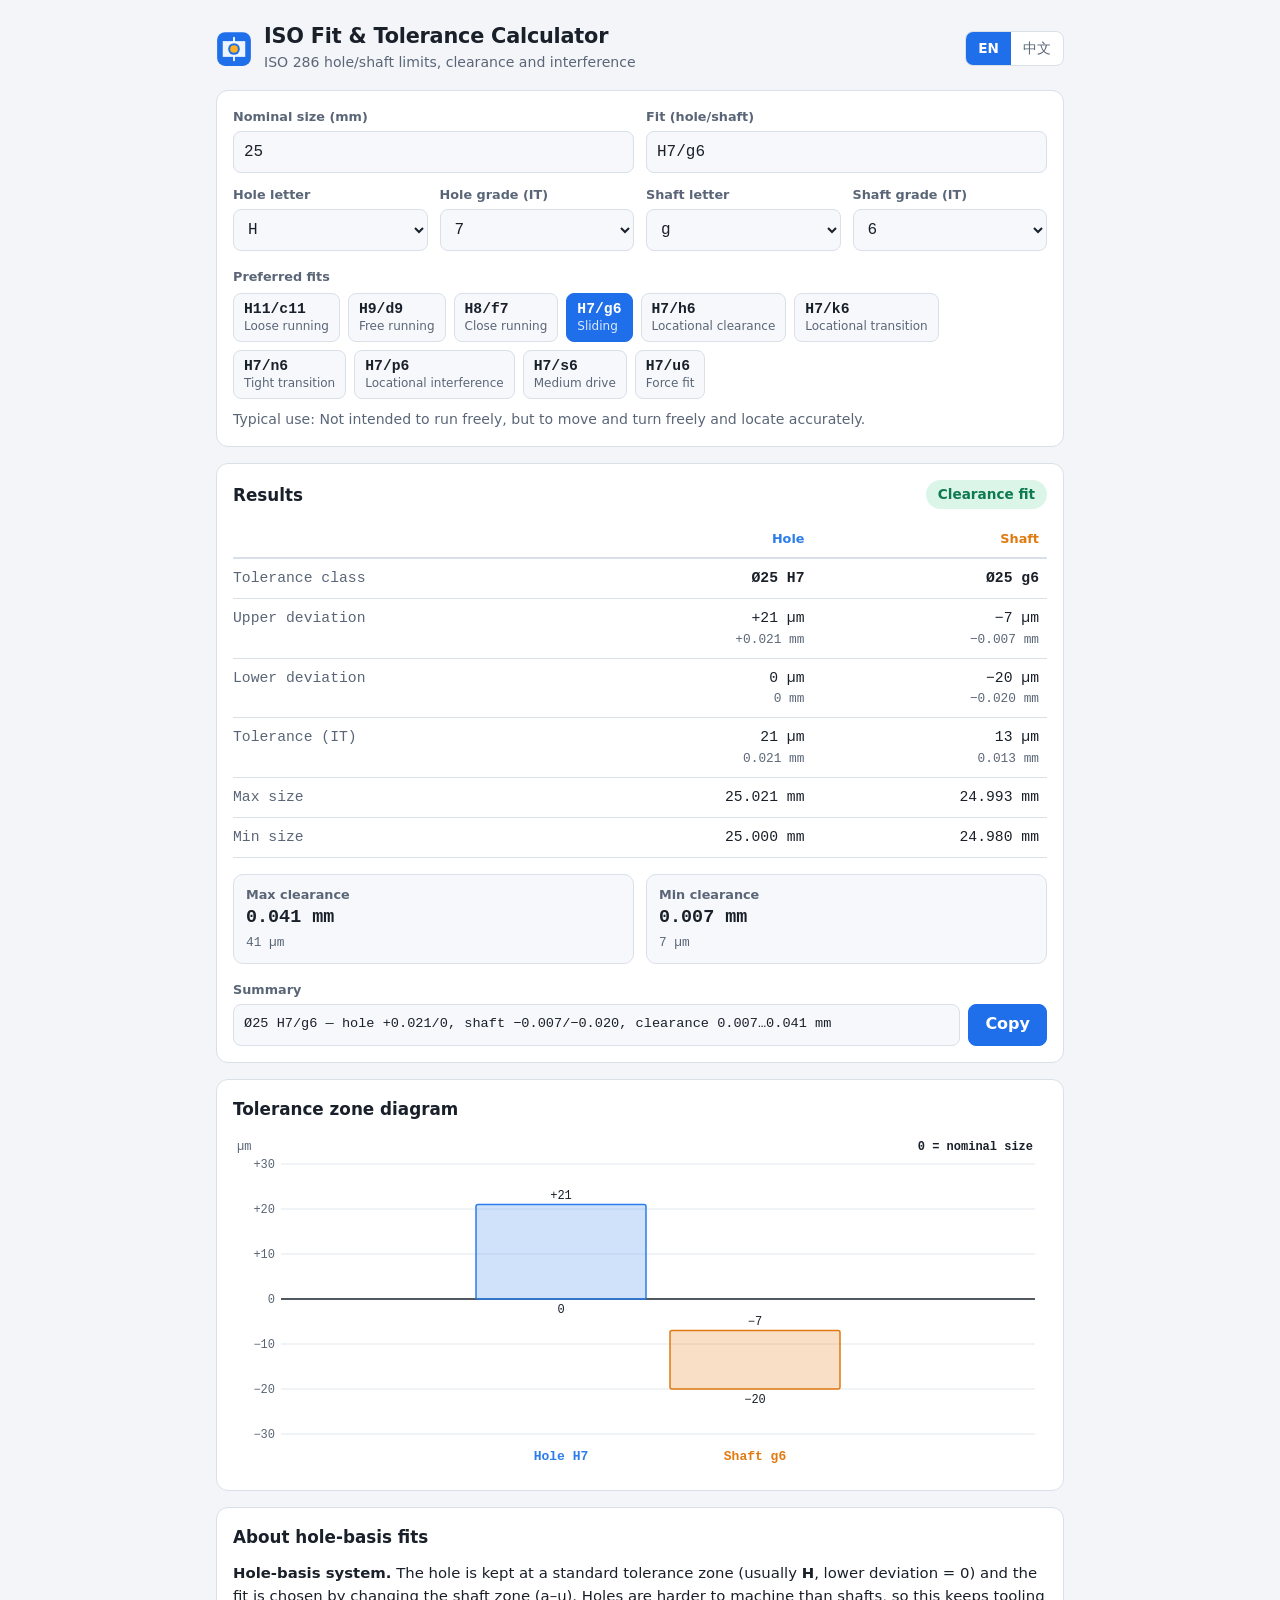
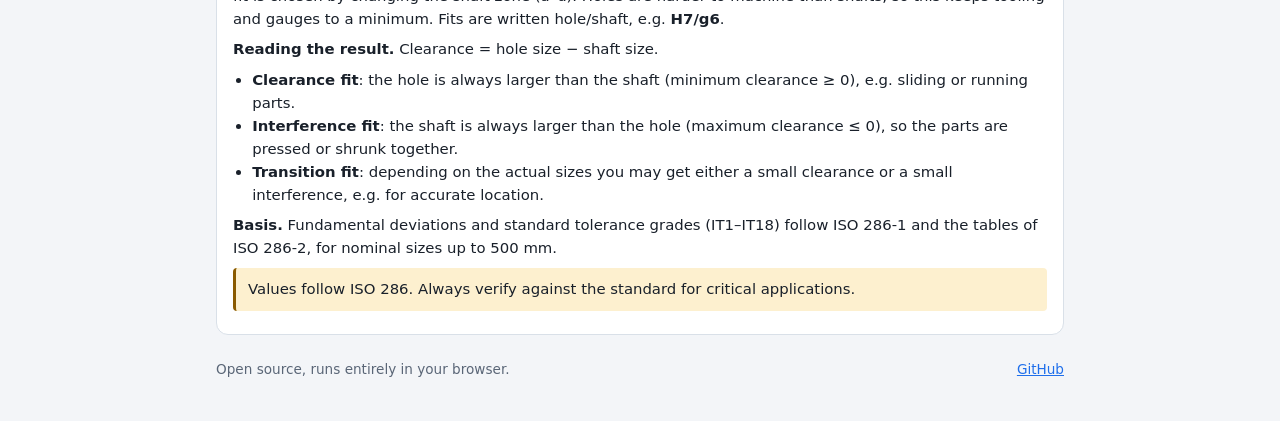
==== index.html @ 54475062 "Add ISO 286 fit calculator Calculation engine with ISO 286-1 tables (sizes up to 500 mm, letters a-u" ====
<!doctype html>
<html lang="en">
<head>
<meta charset="utf-8">
<meta name="viewport" content="width=device-width, initial-scale=1">
<title>ISO Fit &amp; Tolerance Calculator — Hole/Shaft Limits, Clearance, Interference</title>
<meta name="description" content="Free ISO 286 fit and tolerance calculator. Enter a nominal size and a fit such as H7/g6 to get hole and shaft limit deviations, max/min clearance or interference, and a tolerance zone diagram.">
<meta property="og:type" content="website">
<meta property="og:title" content="ISO Fit &amp; Tolerance Calculator — Hole/Shaft Limits, Clearance, Interference">
<meta property="og:description" content="ISO 286 hole/shaft limit deviations, clearance and interference, preferred fits and a tolerance zone diagram. Fast, free, works offline.">
<meta name="theme-color" content="#f5f7fa" media="(prefers-color-scheme: light)">
<meta name="theme-color" content="#12161c" media="(prefers-color-scheme: dark)">
<link rel="icon" href="favicon.svg" type="image/svg+xml">
<link rel="stylesheet" href="style.css">
<script type="module" src="app.js"></script>
</head>
<body>
<div class="wrap">
  <header class="top">
    <div class="brand">
      <svg class="logo" viewBox="0 0 32 32" aria-hidden="true"><use href="favicon.svg#g"/></svg>
      <div>
        <h1 data-i18n="h1">ISO Fit &amp; Tolerance Calculator</h1>
        <p class="sub" data-i18n="subtitle">ISO 286 hole/shaft limits, clearance and interference</p>
      </div>
    </div>
    <div class="lang" role="group" aria-label="Language">
      <button type="button" id="lang-en" data-lang="en" aria-pressed="true">EN</button>
      <button type="button" id="lang-zh" data-lang="zh" aria-pressed="false">中文</button>
    </div>
  </header>

  <main>
    <section class="card" aria-labelledby="inputs-h">
      <h2 id="inputs-h" class="visually-hidden" data-i18n="inputsTitle">Inputs</h2>
      <div class="grid-inputs">
        <div class="field">
          <label for="size" data-i18n="sizeLabel">Nominal size (mm)</label>
          <input id="size" type="number" inputmode="decimal" step="any" min="0" value="25" autocomplete="off">
          <div class="err" id="err-size" role="alert"></div>
        </div>
        <div class="field">
          <label for="fit" data-i18n="fitLabel">Fit (hole/shaft)</label>
          <input id="fit" type="text" value="H7/g6" autocomplete="off" autocapitalize="off" spellcheck="false" placeholder="H7/g6">
          <div class="err" id="err-fit" role="alert"></div>
        </div>
      </div>

      <div class="selects">
        <div class="field">
          <label for="hole-letter" data-i18n="holeLetter">Hole letter</label>
          <select id="hole-letter"></select>
        </div>
        <div class="field">
          <label for="hole-grade" data-i18n="holeGrade">Hole grade (IT)</label>
          <select id="hole-grade"></select>
        </div>
        <div class="field">
          <label for="shaft-letter" data-i18n="shaftLetter">Shaft letter</label>
          <select id="shaft-letter"></select>
        </div>
        <div class="field">
          <label for="shaft-grade" data-i18n="shaftGrade">Shaft grade (IT)</label>
          <select id="shaft-grade"></select>
        </div>
      </div>

      <div class="quick">
        <div class="quick-title" id="quick-h" data-i18n="quickTitle">Preferred fits</div>
        <div class="chips" id="chips" role="group" aria-labelledby="quick-h"></div>
        <p class="use" id="chip-use" aria-live="polite"></p>
      </div>
    </section>

    <section class="card" id="results" aria-labelledby="results-h" aria-live="polite">
      <div class="results-head">
        <h2 id="results-h" data-i18n="resultsTitle">Results</h2>
        <span class="badge" id="badge" hidden></span>
      </div>
      <div class="notice" id="notice" hidden></div>

      <div id="results-body">
        <div class="table-wrap">
          <table class="data">
            <thead>
              <tr>
                <th scope="col"></th>
                <th scope="col" data-i18n="hole">Hole</th>
                <th scope="col" data-i18n="shaft">Shaft</th>
              </tr>
            </thead>
            <tbody id="tbody"></tbody>
          </table>
        </div>

        <div class="clearances" id="clearances"></div>

        <div class="summary">
          <div class="summary-label" data-i18n="summaryTitle">Summary</div>
          <div class="summary-row">
            <code id="summary" class="summary-text"></code>
            <button type="button" id="copy" class="btn" data-i18n="copy">Copy</button>
          </div>
        </div>
      </div>
    </section>

    <section class="card" id="diagram-card" aria-labelledby="diagram-h">
      <h2 id="diagram-h" data-i18n="diagramTitle">Tolerance zone diagram</h2>
      <div id="diagram" class="diagram"></div>
    </section>

    <section class="card about" aria-labelledby="about-h">
      <h2 id="about-h" data-i18n="aboutTitle">About hole-basis fits</h2>
      <div id="about" data-i18n-html="aboutBody"></div>
      <p class="disclaimer" data-i18n="disclaimer">Values follow ISO 286. Always verify against the standard for critical applications.</p>
    </section>
  </main>

  <footer class="foot">
    <span data-i18n="footerText">Open source, runs entirely in your browser.</span>
    <a href="https://github.com/sihuihe33-prog/fit-calculator" target="_blank" rel="noopener" data-i18n="footerLink">GitHub</a>
  </footer>
</div>
</body>
</html>
---- style.css ----
:root {
  --bg: #f3f5f8;
  --surface: #ffffff;
  --surface-2: #f6f8fb;
  --text: #19202a;
  --muted: #5a6677;
  --border: #d9e0e8;
  --accent: #1f6feb;
  --accent-text: #ffffff;
  --focus: #1f6feb;
  --hole: #2b7de9;
  --hole-fill: rgba(43, 125, 233, .22);
  --shaft: #e07a10;
  --shaft-fill: rgba(224, 122, 16, .24);
  --grid: #e3e8ee;
  --clearance: #0e7a4f;
  --clearance-bg: #dcf5e9;
  --transition: #8a5a00;
  --transition-bg: #fdf0cf;
  --interference: #b4232c;
  --interference-bg: #fde3e4;
  --error: #b4232c;
  --mono: ui-monospace, "SF Mono", Menlo, Consolas, "Liberation Mono", monospace;
  --sans: system-ui, -apple-system, "Segoe UI", Roboto, "PingFang SC", "Microsoft YaHei", "Noto Sans CJK SC", "Helvetica Neue", Arial, sans-serif;
  color-scheme: light dark;
}

@media (prefers-color-scheme: dark) {
  :root {
    --bg: #12161c;
    --surface: #1a2029;
    --surface-2: #212833;
    --text: #e6ebf2;
    --muted: #9aa7b8;
    --border: #2d3644;
    --accent: #5b9bff;
    --accent-text: #0b1220;
    --focus: #7db0ff;
    --hole: #6aa8ff;
    --hole-fill: rgba(106, 168, 255, .25);
    --shaft: #ffa94d;
    --shaft-fill: rgba(255, 169, 77, .25);
    --grid: #29313d;
    --clearance: #5fdca0;
    --clearance-bg: #12362a;
    --transition: #ffd166;
    --transition-bg: #3a2e0e;
    --interference: #ff8a90;
    --interference-bg: #401a1d;
    --error: #ff8a90;
  }
}

* { box-sizing: border-box; }

html { -webkit-text-size-adjust: 100%; }

body {
  margin: 0;
  background: var(--bg);
  color: var(--text);
  font-family: var(--sans);
  font-size: 16px;
  line-height: 1.55;
}

.wrap {
  max-width: 880px;
  margin: 0 auto;
  padding: 16px;
}

.visually-hidden {
  position: absolute !important;
  width: 1px; height: 1px;
  overflow: hidden;
  clip: rect(0 0 0 0);
  white-space: nowrap;
}

/* header */
.top {
  display: flex;
  align-items: center;
  justify-content: space-between;
  gap: 12px;
  padding: 8px 0 16px;
}
.brand { display: flex; align-items: center; gap: 12px; min-width: 0; }
.logo { width: 36px; height: 36px; flex: none; }
h1 { margin: 0; font-size: 1.3rem; line-height: 1.25; letter-spacing: -.01em; }
.sub { margin: 2px 0 0; color: var(--muted); font-size: .88rem; }

.lang {
  display: inline-flex;
  border: 1px solid var(--border);
  border-radius: 8px;
  overflow: hidden;
  background: var(--surface);
  flex: none;
}
.lang button {
  font: inherit;
  font-size: .85rem;
  padding: 6px 12px;
  border: 0;
  background: transparent;
  color: var(--muted);
  cursor: pointer;
}
.lang button[aria-pressed="true"] { background: var(--accent); color: var(--accent-text); font-weight: 600; }

/* cards */
.card {
  background: var(--surface);
  border: 1px solid var(--border);
  border-radius: 12px;
  padding: 16px;
  margin-bottom: 16px;
}
.card h2 { margin: 0 0 12px; font-size: 1.05rem; }

/* forms */
.grid-inputs { display: grid; grid-template-columns: 1fr 1fr; gap: 12px; }
.selects { display: grid; grid-template-columns: repeat(4, 1fr); gap: 12px; margin-top: 12px; }
.field { min-width: 0; }
label { display: block; font-size: .8rem; color: var(--muted); margin-bottom: 4px; font-weight: 600; }

input, select, .btn {
  font: inherit;
  color: var(--text);
}
input[type="number"], input[type="text"], select {
  width: 100%;
  min-height: 42px;
  padding: 8px 10px;
  background: var(--surface-2);
  border: 1px solid var(--border);
  border-radius: 8px;
  font-family: var(--mono);
  font-variant-numeric: tabular-nums;
  font-size: 1rem;
}
input[aria-invalid="true"] { border-color: var(--error); }
.err { min-height: 0; color: var(--error); font-size: .82rem; margin-top: 4px; }
.err:empty { display: none; }

:focus-visible { outline: 2px solid var(--focus); outline-offset: 2px; }

/* quick picks */
.quick { margin-top: 16px; }
.quick-title { font-size: .8rem; color: var(--muted); font-weight: 600; margin-bottom: 6px; }
.chips { display: flex; flex-wrap: wrap; gap: 8px; }
.chip {
  font: inherit;
  font-size: .82rem;
  display: inline-flex;
  flex-direction: column;
  align-items: flex-start;
  gap: 0;
  padding: 6px 10px;
  line-height: 1.3;
  border: 1px solid var(--border);
  border-radius: 8px;
  background: var(--surface-2);
  color: var(--text);
  cursor: pointer;
  text-align: left;
}
.chip b { font-family: var(--mono); font-size: .92rem; }
.chip span { color: var(--muted); font-size: .75rem; }
.chip:hover { border-color: var(--accent); }
.chip[aria-pressed="true"] { background: var(--accent); border-color: var(--accent); color: var(--accent-text); }
.chip[aria-pressed="true"] span { color: inherit; opacity: .85; }
.use { margin: 10px 0 0; color: var(--muted); font-size: .88rem; min-height: 1.4em; }
.use:empty { display: none; }

/* results */
.results-head { display: flex; align-items: center; justify-content: space-between; gap: 12px; margin-bottom: 12px; }
.results-head h2 { margin: 0; }
.badge {
  font-size: .85rem;
  font-weight: 700;
  padding: 4px 12px;
  border-radius: 999px;
  white-space: nowrap;
}
.badge.clearance { color: var(--clearance); background: var(--clearance-bg); }
.badge.transition { color: var(--transition); background: var(--transition-bg); }
.badge.interference { color: var(--interference); background: var(--interference-bg); }

.notice {
  color: var(--error);
  background: var(--interference-bg);
  border-radius: 8px;
  padding: 10px 12px;
  font-size: .92rem;
}

.table-wrap { overflow-x: auto; }
table.data { width: 100%; border-collapse: collapse; font-size: .92rem; }
table.data th, table.data td { padding: 8px 8px; border-bottom: 1px solid var(--border); text-align: right; vertical-align: top; }
table.data th:first-child, table.data td:first-child { text-align: left; color: var(--muted); font-weight: 500; padding-left: 0; }
table.data thead th { font-size: .8rem; color: var(--muted); border-bottom: 2px solid var(--border); }
table.data thead th[data-i18n="hole"] { color: var(--hole); }
table.data thead th[data-i18n="shaft"] { color: var(--shaft); }
table.data td { font-family: var(--mono); font-variant-numeric: tabular-nums; }
table.data td .sub-v { display: block; color: var(--muted); font-size: .8rem; }
table.data td.code { font-weight: 700; }

.clearances { display: grid; grid-template-columns: 1fr 1fr; gap: 12px; margin-top: 16px; }
.metric {
  background: var(--surface-2);
  border: 1px solid var(--border);
  border-radius: 10px;
  padding: 10px 12px;
}
.metric .m-label { font-size: .8rem; color: var(--muted); font-weight: 600; }
.metric .m-val { font-family: var(--mono); font-variant-numeric: tabular-nums; font-size: 1.15rem; font-weight: 700; }
.metric .m-um { font-family: var(--mono); color: var(--muted); font-size: .8rem; }

.summary { margin-top: 16px; }
.summary-label { font-size: .8rem; color: var(--muted); font-weight: 600; margin-bottom: 4px; }
.summary-row { display: flex; gap: 8px; align-items: stretch; }
.summary-text {
  flex: 1;
  min-width: 0;
  background: var(--surface-2);
  border: 1px solid var(--border);
  border-radius: 8px;
  padding: 8px 10px;
  font-family: var(--mono);
  font-size: .85rem;
  overflow-wrap: anywhere;
  user-select: all;
}
.btn {
  flex: none;
  padding: 0 16px;
  min-height: 42px;
  border: 1px solid var(--accent);
  background: var(--accent);
  color: var(--accent-text);
  border-radius: 8px;
  font-weight: 600;
  cursor: pointer;
}
.btn:hover { filter: brightness(1.08); }

/* diagram */
.diagram { width: 100%; }
.diagram svg { display: block; width: 100%; height: auto; }
.diagram .grid { stroke: var(--grid); stroke-width: 1; }
.diagram .zero { stroke: var(--text); stroke-width: 1.5; }
.diagram .z-hole { fill: var(--hole-fill); stroke: var(--hole); stroke-width: 1.5; }
.diagram .z-shaft { fill: var(--shaft-fill); stroke: var(--shaft); stroke-width: 1.5; }
.diagram text { font-family: var(--mono); font-size: 12px; fill: var(--muted); }
.diagram .halo { paint-order: stroke; stroke: var(--surface); stroke-width: 3px; stroke-linejoin: round; }
.diagram .t-zero { fill: var(--text); font-weight: 700; }
.diagram .t-hole { fill: var(--hole); font-weight: 700; font-size: 13px; }
.diagram .t-shaft { fill: var(--shaft); font-weight: 700; font-size: 13px; }
.diagram .t-dev { fill: var(--text); }
.diagram .empty { color: var(--muted); font-size: .9rem; padding: 24px 0; text-align: center; }

/* about */
.about p, .about li { font-size: .93rem; }
.about ul { padding-left: 1.2em; margin: .4em 0; }
.about p { margin: .5em 0; }
.disclaimer {
  margin-top: 14px;
  padding: 10px 12px;
  border-left: 3px solid var(--transition);
  background: var(--transition-bg);
  border-radius: 4px;
  font-size: .88rem;
}

.foot {
  display: flex;
  flex-wrap: wrap;
  gap: 8px 16px;
  justify-content: space-between;
  color: var(--muted);
  font-size: .85rem;
  padding: 8px 0 24px;
}
.foot a { color: var(--accent); }

@media (max-width: 640px) {
  .selects { grid-template-columns: 1fr 1fr; }
  .grid-inputs { grid-template-columns: 1fr; }
  h1 { font-size: 1.1rem; }
  .sub { display: none; }
  .logo { width: 30px; height: 30px; }
  .clearances { grid-template-columns: 1fr; }
  table.data { font-size: .85rem; }
  table.data th, table.data td { padding: 7px 4px; }
  .summary-row { flex-direction: column; }
  .btn { min-height: 40px; }
}
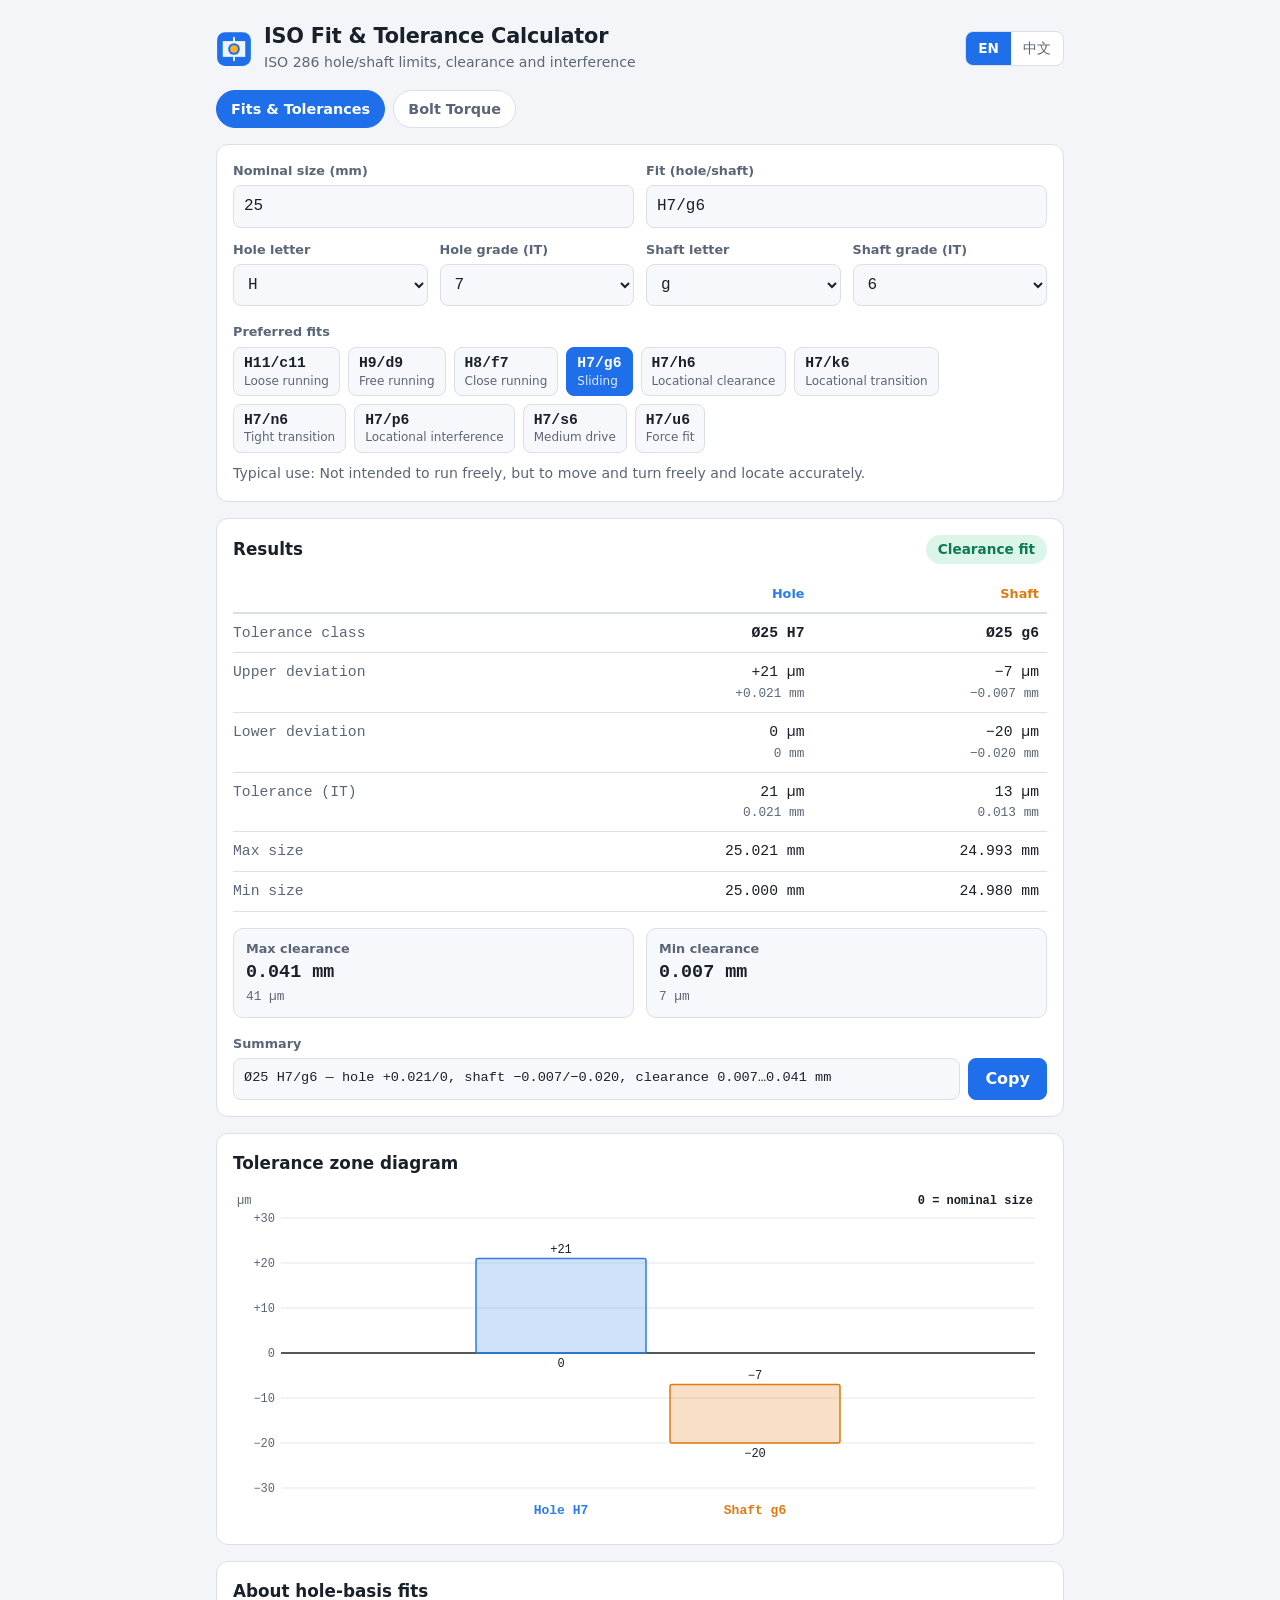
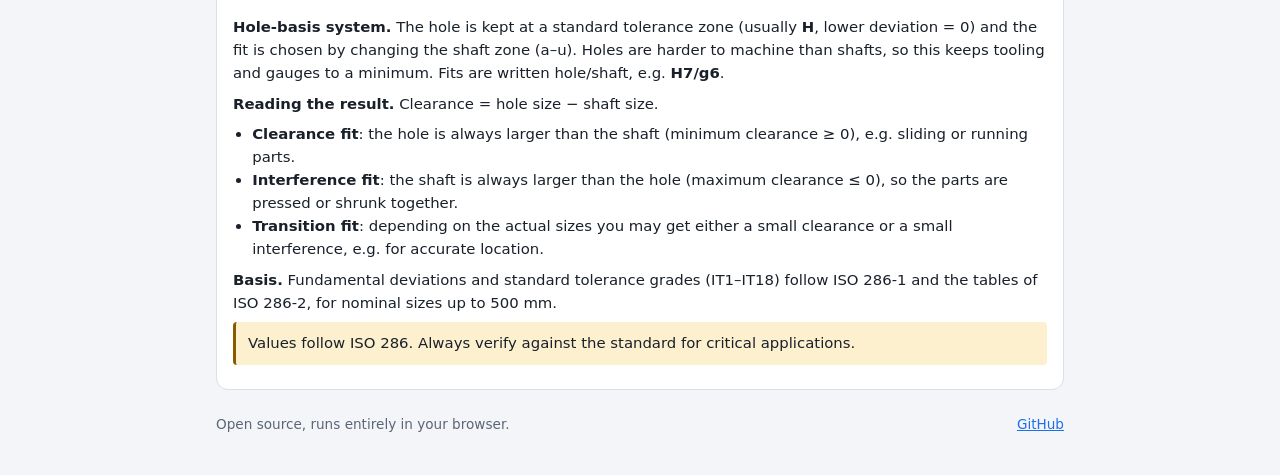
==== commit e2fe06f2: "Add bolt tightening torque calculator VDI 2230 based preload and torque engine (M3-M36 coarse, class" ====
--- a/index.html
+++ b/index.html
@@ -29,6 +29,11 @@
       <button type="button" id="lang-zh" data-lang="zh" aria-pressed="false">中文</button>
     </div>
   </header>
+
+  <nav class="nav" aria-label="Pages">
+    <a href="index.html" aria-current="page" data-i18n="navFits">Fits &amp; Tolerances</a>
+    <a href="bolt.html" data-i18n="navBolt">Bolt Torque</a>
+  </nav>
 
   <main>
     <section class="card" aria-labelledby="inputs-h">
--- a/style.css
+++ b/style.css
@@ -298,3 +298,75 @@
   .summary-row { flex-direction: column; }
   .btn { min-height: 40px; }
 }
+
+/* ---- site nav ---- */
+.nav { display: flex; gap: 8px; margin: 0 0 16px; flex-wrap: wrap; }
+.nav a {
+  padding: 7px 14px;
+  border: 1px solid var(--border);
+  border-radius: 999px;
+  background: var(--surface);
+  color: var(--muted);
+  font-size: .9rem;
+  font-weight: 600;
+  text-decoration: none;
+}
+.nav a:hover { border-color: var(--accent); color: var(--text); }
+.nav a[aria-current="page"] { background: var(--accent); border-color: var(--accent); color: var(--accent-text); }
+
+/* ---- bolt torque page ---- */
+:root {
+  --seg-pitch: #0e7a4f;
+  --seg-thread: #e07a10;
+  --seg-head: #2b7de9;
+}
+@media (prefers-color-scheme: dark) {
+  :root { --seg-pitch: #5fdca0; --seg-thread: #ffa94d; --seg-head: #6aa8ff; }
+}
+.bolt-inputs { display: grid; grid-template-columns: repeat(4, 1fr); gap: 12px; }
+.bolt-friction { display: grid; grid-template-columns: 2fr 1fr 1fr 1fr; gap: 12px; margin-top: 12px; }
+.hint { color: var(--muted); font-size: .8rem; margin: 6px 0 0; }
+.big-row { display: grid; grid-template-columns: 1fr 1fr; gap: 12px; }
+.big {
+  background: var(--surface-2);
+  border: 1px solid var(--border);
+  border-radius: 12px;
+  padding: 14px 16px;
+}
+.big .m-label { font-size: .85rem; color: var(--muted); font-weight: 600; }
+.big .big-val { font-family: var(--mono); font-variant-numeric: tabular-nums; font-size: 2rem; font-weight: 700; line-height: 1.2; }
+.big .big-val small { font-size: .95rem; font-weight: 600; color: var(--muted); margin-left: 4px; }
+.sec-grid { display: grid; grid-template-columns: repeat(5, 1fr); gap: 12px; margin-top: 12px; }
+.sec-grid .metric .m-val { font-size: 1rem; }
+.breakdown { margin-top: 20px; }
+.breakdown h3, .ref-title { margin: 0 0 8px; font-size: .95rem; }
+.stack { display: flex; height: 28px; border-radius: 8px; overflow: hidden; border: 1px solid var(--border); background: var(--surface-2); }
+.stack > span { display: block; min-width: 0; }
+.seg-pitch { background: var(--seg-pitch); }
+.seg-thread { background: var(--seg-thread); }
+.seg-head { background: var(--seg-head); }
+.legend { list-style: none; margin: 10px 0 0; padding: 0; display: flex; flex-wrap: wrap; gap: 6px 16px; font-size: .88rem; }
+.legend li { display: flex; align-items: center; gap: 6px; }
+.legend i { width: 12px; height: 12px; border-radius: 3px; flex: none; }
+.legend b { font-family: var(--mono); font-variant-numeric: tabular-nums; }
+.ref-wrap { overflow-x: auto; max-height: 420px; overflow-y: auto; }
+table.ref { width: 100%; border-collapse: collapse; font-size: .92rem; }
+table.ref th, table.ref td { padding: 7px 8px; border-bottom: 1px solid var(--border); text-align: right; font-variant-numeric: tabular-nums; }
+table.ref th:first-child, table.ref td:first-child { text-align: left; }
+table.ref thead th { position: sticky; top: 0; background: var(--surface); font-size: .8rem; color: var(--muted); border-bottom: 2px solid var(--border); }
+table.ref td { font-family: var(--mono); }
+table.ref tbody tr { cursor: pointer; }
+table.ref tbody tr:hover { background: var(--surface-2); }
+table.ref tbody tr.sel { background: var(--accent); color: var(--accent-text); font-weight: 700; }
+table.ref tbody tr.sel td { border-color: var(--accent); }
+.about h3 { font-size: .95rem; margin: 1em 0 .2em; }
+.about code { font-family: var(--mono); font-size: .88em; background: var(--surface-2); padding: 1px 5px; border-radius: 4px; overflow-wrap: anywhere; }
+
+@media (max-width: 640px) {
+  .bolt-inputs { grid-template-columns: 1fr 1fr; }
+  .bolt-friction { grid-template-columns: 1fr 1fr; }
+  .bolt-friction .field:first-child { grid-column: 1 / -1; }
+  .sec-grid { grid-template-columns: 1fr 1fr; }
+  .big .big-val { font-size: 1.6rem; }
+  .big { padding: 12px; }
+}
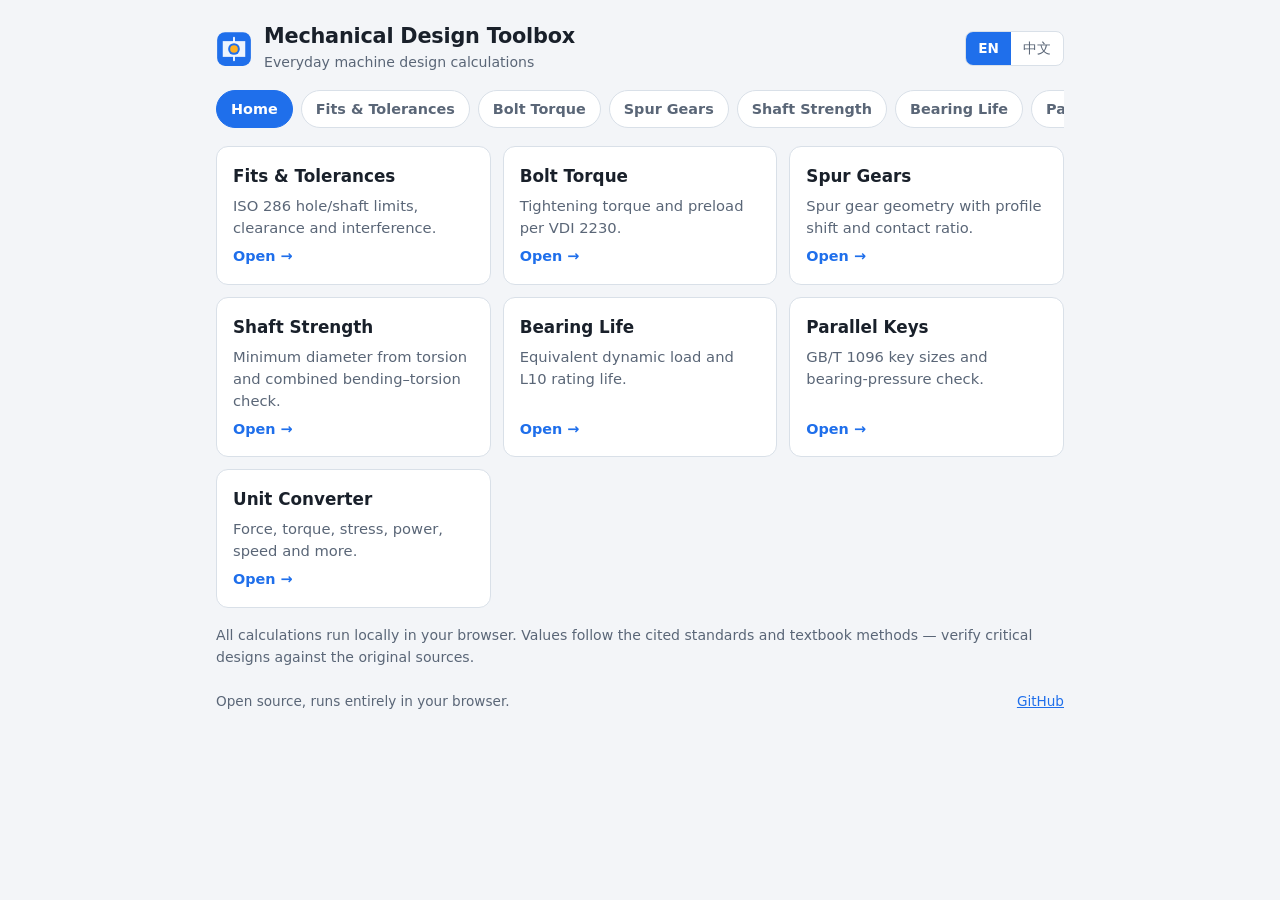
==== commit f6c899a5: "Restructure site as a mechanical design toolbox Shared site.js (tool registry, language, nav), new h" ====
--- a/index.html
+++ b/index.html
@@ -3,25 +3,42 @@
 <head>
 <meta charset="utf-8">
 <meta name="viewport" content="width=device-width, initial-scale=1">
-<title>ISO Fit &amp; Tolerance Calculator — Hole/Shaft Limits, Clearance, Interference</title>
-<meta name="description" content="Free ISO 286 fit and tolerance calculator. Enter a nominal size and a fit such as H7/g6 to get hole and shaft limit deviations, max/min clearance or interference, and a tolerance zone diagram.">
+<script>
+  // 旧版首页就是公差计算器：带 #d=…&fit=… 的旧分享链接直接跳到新地址
+  if (/(^#|&)(d|fit)=/.test(location.hash)) location.replace('fit.html' + location.hash);
+</script>
+<title>Mechanical Design Toolbox — Fits, Bolt Torque, Gears, Shafts, Bearings, Keys</title>
+<meta name="description" content="Free mechanical design calculators: ISO 286 fits and tolerances, bolt tightening torque (VDI 2230), spur gear geometry, shaft strength, bearing life, parallel keys and engineering unit conversion.">
 <meta property="og:type" content="website">
-<meta property="og:title" content="ISO Fit &amp; Tolerance Calculator — Hole/Shaft Limits, Clearance, Interference">
-<meta property="og:description" content="ISO 286 hole/shaft limit deviations, clearance and interference, preferred fits and a tolerance zone diagram. Fast, free, works offline.">
+<meta property="og:title" content="Mechanical Design Toolbox">
+<meta property="og:description" content="Fits and tolerances, bolt torque, gears, shafts, bearings, keys and unit conversion. Fast, free, runs in your browser.">
 <meta name="theme-color" content="#f5f7fa" media="(prefers-color-scheme: light)">
 <meta name="theme-color" content="#12161c" media="(prefers-color-scheme: dark)">
 <link rel="icon" href="favicon.svg" type="image/svg+xml">
 <link rel="stylesheet" href="style.css">
-<script type="module" src="app.js"></script>
+<script>
+  // 中文用户：在首次绘制前先隐藏页面，等脚本把文字换成中文后再显示，避免先闪一下英文
+  (function () {
+    var l = null;
+    try { l = localStorage.getItem('fitcalc-lang'); } catch (e) {}
+    if (!l) l = (navigator.language || '').toLowerCase().indexOf('zh') === 0 ? 'zh' : 'en';
+    if (l === 'zh') {
+      var h = document.documentElement;
+      h.classList.add('i18n-pending');
+      setTimeout(function () { h.classList.remove('i18n-pending'); }, 1500);
+    }
+  })();
+</script>
+<script type="module" src="home.js"></script>
 </head>
-<body>
+<body data-tool="home">
 <div class="wrap">
   <header class="top">
     <div class="brand">
       <svg class="logo" viewBox="0 0 32 32" aria-hidden="true"><use href="favicon.svg#g"/></svg>
       <div>
-        <h1 data-i18n="h1">ISO Fit &amp; Tolerance Calculator</h1>
-        <p class="sub" data-i18n="subtitle">ISO 286 hole/shaft limits, clearance and interference</p>
+        <h1 data-i18n="h1">Mechanical Design Toolbox</h1>
+        <p class="sub" data-i18n="subtitle">Everyday machine design calculations</p>
       </div>
     </div>
     <div class="lang" role="group" aria-label="Language">
@@ -30,101 +47,16 @@
     </div>
   </header>
 
-  <nav class="nav" aria-label="Pages">
-    <a href="index.html" aria-current="page" data-i18n="navFits">Fits &amp; Tolerances</a>
-    <a href="bolt.html" data-i18n="navBolt">Bolt Torque</a>
-  </nav>
+  <nav class="nav" id="site-nav" aria-label="Tools"></nav>
 
   <main>
-    <section class="card" aria-labelledby="inputs-h">
-      <h2 id="inputs-h" class="visually-hidden" data-i18n="inputsTitle">Inputs</h2>
-      <div class="grid-inputs">
-        <div class="field">
-          <label for="size" data-i18n="sizeLabel">Nominal size (mm)</label>
-          <input id="size" type="number" inputmode="decimal" step="any" min="0" value="25" autocomplete="off">
-          <div class="err" id="err-size" role="alert"></div>
-        </div>
-        <div class="field">
-          <label for="fit" data-i18n="fitLabel">Fit (hole/shaft)</label>
-          <input id="fit" type="text" value="H7/g6" autocomplete="off" autocapitalize="off" spellcheck="false" placeholder="H7/g6">
-          <div class="err" id="err-fit" role="alert"></div>
-        </div>
-      </div>
-
-      <div class="selects">
-        <div class="field">
-          <label for="hole-letter" data-i18n="holeLetter">Hole letter</label>
-          <select id="hole-letter"></select>
-        </div>
-        <div class="field">
-          <label for="hole-grade" data-i18n="holeGrade">Hole grade (IT)</label>
-          <select id="hole-grade"></select>
-        </div>
-        <div class="field">
-          <label for="shaft-letter" data-i18n="shaftLetter">Shaft letter</label>
-          <select id="shaft-letter"></select>
-        </div>
-        <div class="field">
-          <label for="shaft-grade" data-i18n="shaftGrade">Shaft grade (IT)</label>
-          <select id="shaft-grade"></select>
-        </div>
-      </div>
-
-      <div class="quick">
-        <div class="quick-title" id="quick-h" data-i18n="quickTitle">Preferred fits</div>
-        <div class="chips" id="chips" role="group" aria-labelledby="quick-h"></div>
-        <p class="use" id="chip-use" aria-live="polite"></p>
-      </div>
-    </section>
-
-    <section class="card" id="results" aria-labelledby="results-h" aria-live="polite">
-      <div class="results-head">
-        <h2 id="results-h" data-i18n="resultsTitle">Results</h2>
-        <span class="badge" id="badge" hidden></span>
-      </div>
-      <div class="notice" id="notice" hidden></div>
-
-      <div id="results-body">
-        <div class="table-wrap">
-          <table class="data">
-            <thead>
-              <tr>
-                <th scope="col"></th>
-                <th scope="col" data-i18n="hole">Hole</th>
-                <th scope="col" data-i18n="shaft">Shaft</th>
-              </tr>
-            </thead>
-            <tbody id="tbody"></tbody>
-          </table>
-        </div>
-
-        <div class="clearances" id="clearances"></div>
-
-        <div class="summary">
-          <div class="summary-label" data-i18n="summaryTitle">Summary</div>
-          <div class="summary-row">
-            <code id="summary" class="summary-text"></code>
-            <button type="button" id="copy" class="btn" data-i18n="copy">Copy</button>
-          </div>
-        </div>
-      </div>
-    </section>
-
-    <section class="card" id="diagram-card" aria-labelledby="diagram-h">
-      <h2 id="diagram-h" data-i18n="diagramTitle">Tolerance zone diagram</h2>
-      <div id="diagram" class="diagram"></div>
-    </section>
-
-    <section class="card about" aria-labelledby="about-h">
-      <h2 id="about-h" data-i18n="aboutTitle">About hole-basis fits</h2>
-      <div id="about" data-i18n-html="aboutBody"></div>
-      <p class="disclaimer" data-i18n="disclaimer">Values follow ISO 286. Always verify against the standard for critical applications.</p>
-    </section>
+    <ul class="tool-grid" id="tool-grid"></ul>
+    <p class="note" data-i18n="note">All calculations run locally in your browser. Values follow the cited standards and textbook methods — verify critical designs against the original sources.</p>
   </main>
 
   <footer class="foot">
     <span data-i18n="footerText">Open source, runs entirely in your browser.</span>
-    <a href="https://github.com/sihuihe33-prog/fit-calculator" target="_blank" rel="noopener" data-i18n="footerLink">GitHub</a>
+    <a href="https://github.com/sihuihe33-prog/fit-calculator" target="_blank" rel="noopener">GitHub</a>
   </footer>
 </div>
 </body>
--- a/style.css
+++ b/style.css
@@ -300,8 +300,15 @@
 }
 
 /* ---- site nav ---- */
-.nav { display: flex; gap: 8px; margin: 0 0 16px; flex-wrap: wrap; }
+/* 工具多了以后单行横向滚动，避免在手机上挤成好几行 */
+.nav {
+  display: flex; gap: 8px; margin: 0 0 16px; flex-wrap: nowrap;
+  overflow-x: auto; scrollbar-width: none; -webkit-overflow-scrolling: touch;
+  padding-bottom: 2px;
+}
+.nav::-webkit-scrollbar { display: none; }
 .nav a {
+  flex: none; white-space: nowrap;
   padding: 7px 14px;
   border: 1px solid var(--border);
   border-radius: 999px;
@@ -370,3 +377,24 @@
   .big .big-val { font-size: 1.6rem; }
   .big { padding: 12px; }
 }
+
+/* 中文界面加载前隐藏页面，防止先闪一下英文（见页面头部的内联脚本） */
+html.i18n-pending body { visibility: hidden; }
+
+/* ---- home: tool directory ---- */
+.tool-grid {
+  list-style: none; margin: 0 0 16px; padding: 0;
+  display: grid; gap: 12px; grid-template-columns: repeat(auto-fill, minmax(240px, 1fr));
+}
+.tool-card {
+  display: flex; flex-direction: column; gap: 6px; height: 100%;
+  padding: 16px; border: 1px solid var(--border); border-radius: 12px;
+  background: var(--surface); color: var(--text); text-decoration: none;
+  transition: border-color .15s, transform .15s;
+}
+.tool-card:hover { border-color: var(--accent); transform: translateY(-1px); }
+.tool-card:focus-visible { outline: 2px solid var(--focus); outline-offset: 2px; }
+.tool-name { font-weight: 700; font-size: 1.05rem; }
+.tool-desc { color: var(--muted); font-size: .92rem; line-height: 1.5; flex: 1; }
+.tool-open { color: var(--accent); font-weight: 600; font-size: .9rem; }
+.note { color: var(--muted); font-size: .88rem; line-height: 1.6; }
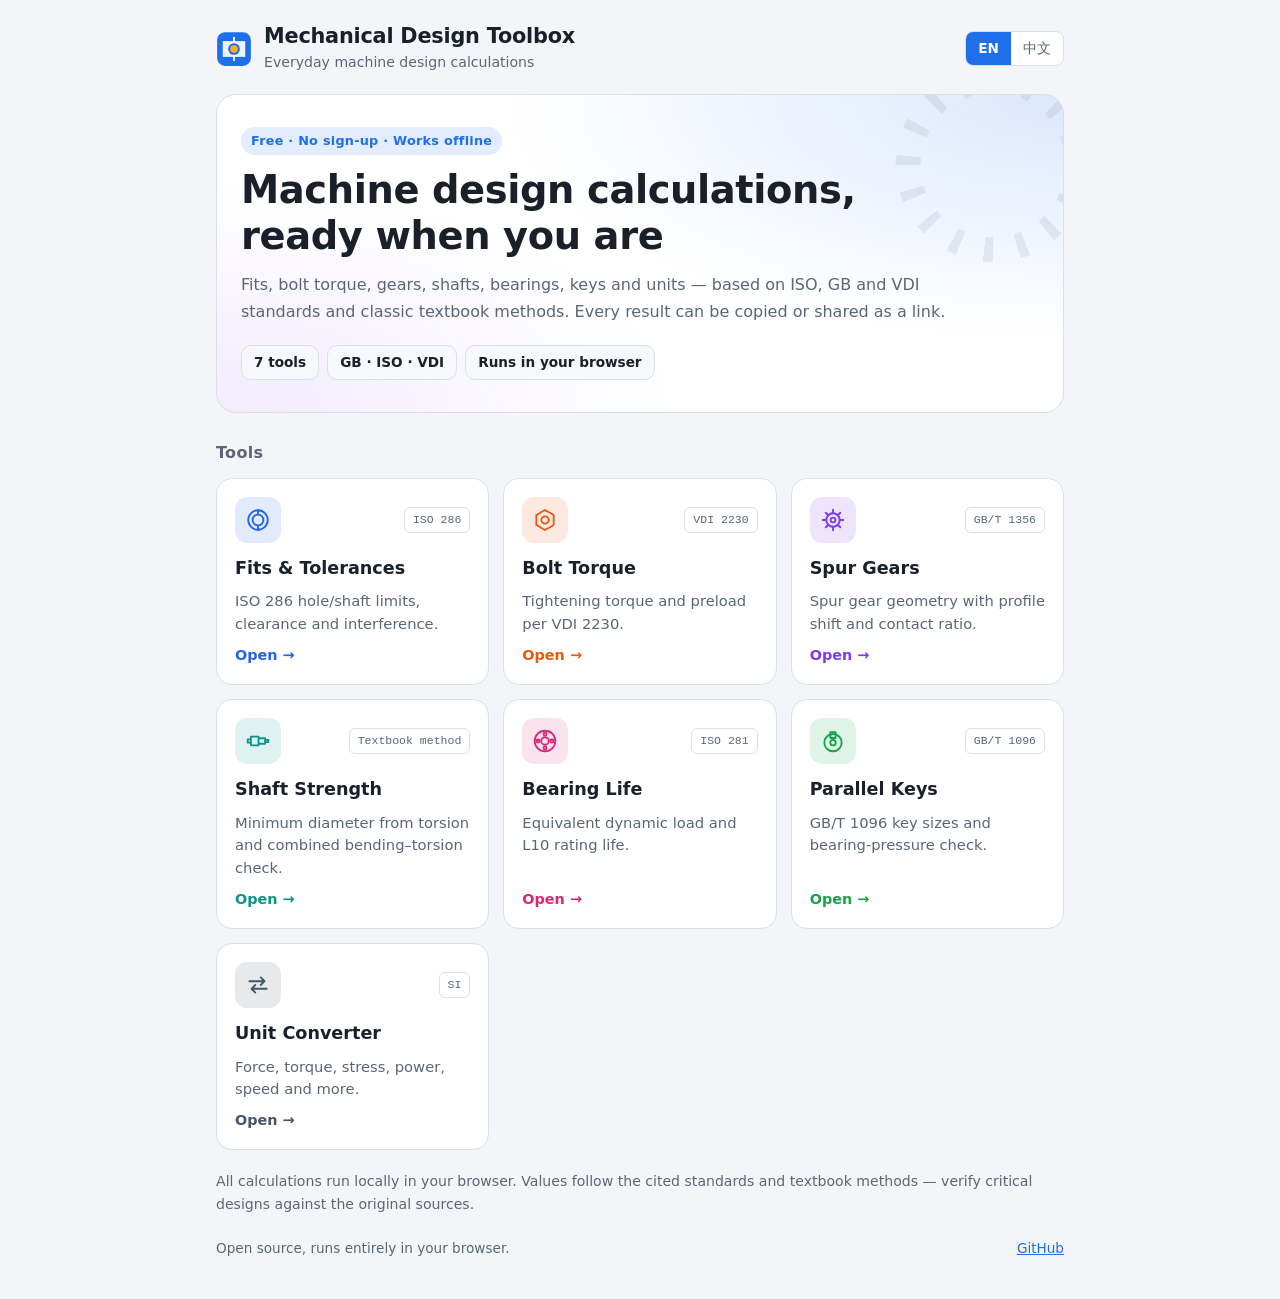
==== commit 1391f65f: "Redesign home page Hero section with highlights, tool cards with per-tool icon, color and standard t" ====
--- a/index.html
+++ b/index.html
@@ -50,6 +50,18 @@
   <nav class="nav" id="site-nav" aria-label="Tools"></nav>
 
   <main>
+    <section class="hero">
+      <p class="hero-eyebrow" data-i18n="eyebrow">Free · No sign-up · Works offline</p>
+      <h2 class="hero-title" data-i18n-html="heroTitle">Machine design calculations,<br>ready when you are</h2>
+      <p class="hero-text" data-i18n="heroText">Fits, bolt torque, gears, shafts, bearings, keys and units — based on ISO, GB and VDI standards and classic textbook methods.</p>
+      <ul class="hero-stats">
+        <li data-i18n="stat1">7 tools</li>
+        <li data-i18n="stat2">GB · ISO · VDI</li>
+        <li data-i18n="stat3">Runs in your browser</li>
+      </ul>
+    </section>
+
+    <h2 class="grid-title" data-i18n="gridTitle">Tools</h2>
     <ul class="tool-grid" id="tool-grid"></ul>
     <p class="note" data-i18n="note">All calculations run locally in your browser. Values follow the cited standards and textbook methods — verify critical designs against the original sources.</p>
   </main>
--- a/style.css
+++ b/style.css
@@ -381,20 +381,96 @@
 /* 中文界面加载前隐藏页面，防止先闪一下英文（见页面头部的内联脚本） */
 html.i18n-pending body { visibility: hidden; }
 
-/* ---- home: tool directory ---- */
+/* ---- home ---- */
+body[data-tool="home"] #site-nav { display: none; } /* 首页用卡片导航，顶部药丸导航隐藏 */
+
+.hero {
+  position: relative; overflow: hidden;
+  margin: 4px 0 28px; padding: 32px 24px;
+  border: 1px solid var(--border); border-radius: 20px;
+  background:
+    radial-gradient(120% 140% at 100% 0%, color-mix(in srgb, var(--accent) 16%, transparent) 0%, transparent 55%),
+    radial-gradient(90% 120% at 0% 100%, color-mix(in srgb, #7c3aed 10%, transparent) 0%, transparent 60%),
+    var(--surface);
+}
+/* 背景里淡淡的齿轮轮廓，纯装饰 */
+.hero::after {
+  content: ""; position: absolute; right: -40px; top: -40px; width: 220px; height: 220px;
+  border-radius: 50%; opacity: .07;
+  background: repeating-conic-gradient(var(--text) 0 6deg, transparent 6deg 22.5deg);
+  -webkit-mask: radial-gradient(circle, transparent 0 46%, #000 47% 62%, transparent 63%);
+          mask: radial-gradient(circle, transparent 0 46%, #000 47% 62%, transparent 63%);
+  pointer-events: none;
+}
+.hero-eyebrow {
+  display: inline-block; margin: 0 0 12px; padding: 4px 10px; border-radius: 999px;
+  background: color-mix(in srgb, var(--accent) 12%, transparent); color: var(--accent);
+  font-size: .8rem; font-weight: 700; letter-spacing: .02em;
+}
+.hero-title { margin: 0 0 12px; font-size: clamp(1.6rem, 4.6vw, 2.4rem); line-height: 1.2; letter-spacing: -.01em; }
+.hero-text { margin: 0 0 20px; max-width: 46em; color: var(--muted); font-size: 1rem; line-height: 1.7; }
+.hero-stats { list-style: none; margin: 0; padding: 0; display: flex; flex-wrap: wrap; gap: 8px; }
+.hero-stats li {
+  padding: 6px 12px; border-radius: 10px; border: 1px solid var(--border);
+  background: var(--surface-2); font-size: .85rem; font-weight: 600; color: var(--text);
+}
+
+.grid-title { margin: 0 0 12px; font-size: 1rem; color: var(--muted); font-weight: 700; letter-spacing: .02em; }
 .tool-grid {
-  list-style: none; margin: 0 0 16px; padding: 0;
-  display: grid; gap: 12px; grid-template-columns: repeat(auto-fill, minmax(240px, 1fr));
+  list-style: none; margin: 0 0 20px; padding: 0;
+  display: grid; gap: 14px; grid-template-columns: repeat(auto-fill, minmax(250px, 1fr));
 }
 .tool-card {
-  display: flex; flex-direction: column; gap: 6px; height: 100%;
-  padding: 16px; border: 1px solid var(--border); border-radius: 12px;
+  --tc: var(--c);
+  position: relative; display: flex; flex-direction: column; gap: 8px; height: 100%;
+  padding: 18px; border: 1px solid var(--border); border-radius: 16px;
   background: var(--surface); color: var(--text); text-decoration: none;
-  transition: border-color .15s, transform .15s;
-}
-.tool-card:hover { border-color: var(--accent); transform: translateY(-1px); }
-.tool-card:focus-visible { outline: 2px solid var(--focus); outline-offset: 2px; }
-.tool-name { font-weight: 700; font-size: 1.05rem; }
-.tool-desc { color: var(--muted); font-size: .92rem; line-height: 1.5; flex: 1; }
-.tool-open { color: var(--accent); font-weight: 600; font-size: .9rem; }
+  transition: border-color .18s, box-shadow .18s, transform .18s;
+}
+@media (prefers-color-scheme: dark) { .tool-card { --tc: var(--cd); } }
+.tool-card::before { /* 顶部一条工具主题色 */
+  content: ""; position: absolute; left: 18px; right: 18px; top: -1px; height: 3px;
+  border-radius: 0 0 3px 3px; background: var(--tc); opacity: 0; transition: opacity .18s;
+}
+.tool-card:hover {
+  border-color: color-mix(in srgb, var(--tc) 55%, var(--border));
+  box-shadow: 0 10px 28px -12px color-mix(in srgb, var(--tc) 45%, transparent);
+  transform: translateY(-3px);
+}
+.tool-card:hover::before { opacity: 1; }
+.tool-card:focus-visible { outline: 2px solid var(--tc); outline-offset: 2px; }
+.tool-head { display: flex; align-items: center; justify-content: space-between; gap: 8px; margin-bottom: 4px; }
+.tool-icon {
+  display: grid; place-items: center; width: 46px; height: 46px; border-radius: 12px;
+  background: color-mix(in srgb, var(--tc) 13%, transparent); color: var(--tc);
+}
+.tool-icon svg { width: 26px; height: 26px; }
+.tool-tag {
+  padding: 3px 8px; border-radius: 6px; border: 1px solid var(--border);
+  font-family: var(--mono); font-size: .72rem; color: var(--muted); white-space: nowrap;
+}
+.tool-name { font-weight: 700; font-size: 1.1rem; }
+.tool-desc { color: var(--muted); font-size: .92rem; line-height: 1.55; flex: 1; }
+.tool-open { color: var(--tc); font-weight: 700; font-size: .9rem; }
+.tool-open span { display: inline-block; transition: transform .18s; }
+.tool-card:hover .tool-open span { transform: translateX(4px); }
+@media (prefers-reduced-motion: reduce) {
+  .tool-card, .tool-open span { transition: none; }
+  .tool-card:hover { transform: none; }
+}
+@media (max-width: 480px) {
+  .hero { padding: 24px 18px; border-radius: 16px; margin-bottom: 22px; }
+  .hero-text { font-size: .95rem; }
+  .tool-grid { gap: 10px; }
+  /* 手机上改为横排紧凑卡片：左侧图标，右侧名称和说明，一屏能看到大部分工具 */
+  .tool-card {
+    display: grid; grid-template-columns: 46px 1fr auto; grid-template-rows: auto auto;
+    column-gap: 14px; row-gap: 2px; align-items: center; padding: 14px;
+  }
+  .tool-head { grid-row: 1 / 3; margin: 0; }
+  .tool-tag, .tool-open { display: none; }
+  .tool-name { grid-column: 2; font-size: 1rem; }
+  .tool-desc { grid-column: 2; font-size: .85rem; line-height: 1.45; }
+  .tool-card::after { content: "›"; grid-column: 3; grid-row: 1 / 3; color: var(--muted); font-size: 1.4rem; }
+}
 .note { color: var(--muted); font-size: .88rem; line-height: 1.6; }
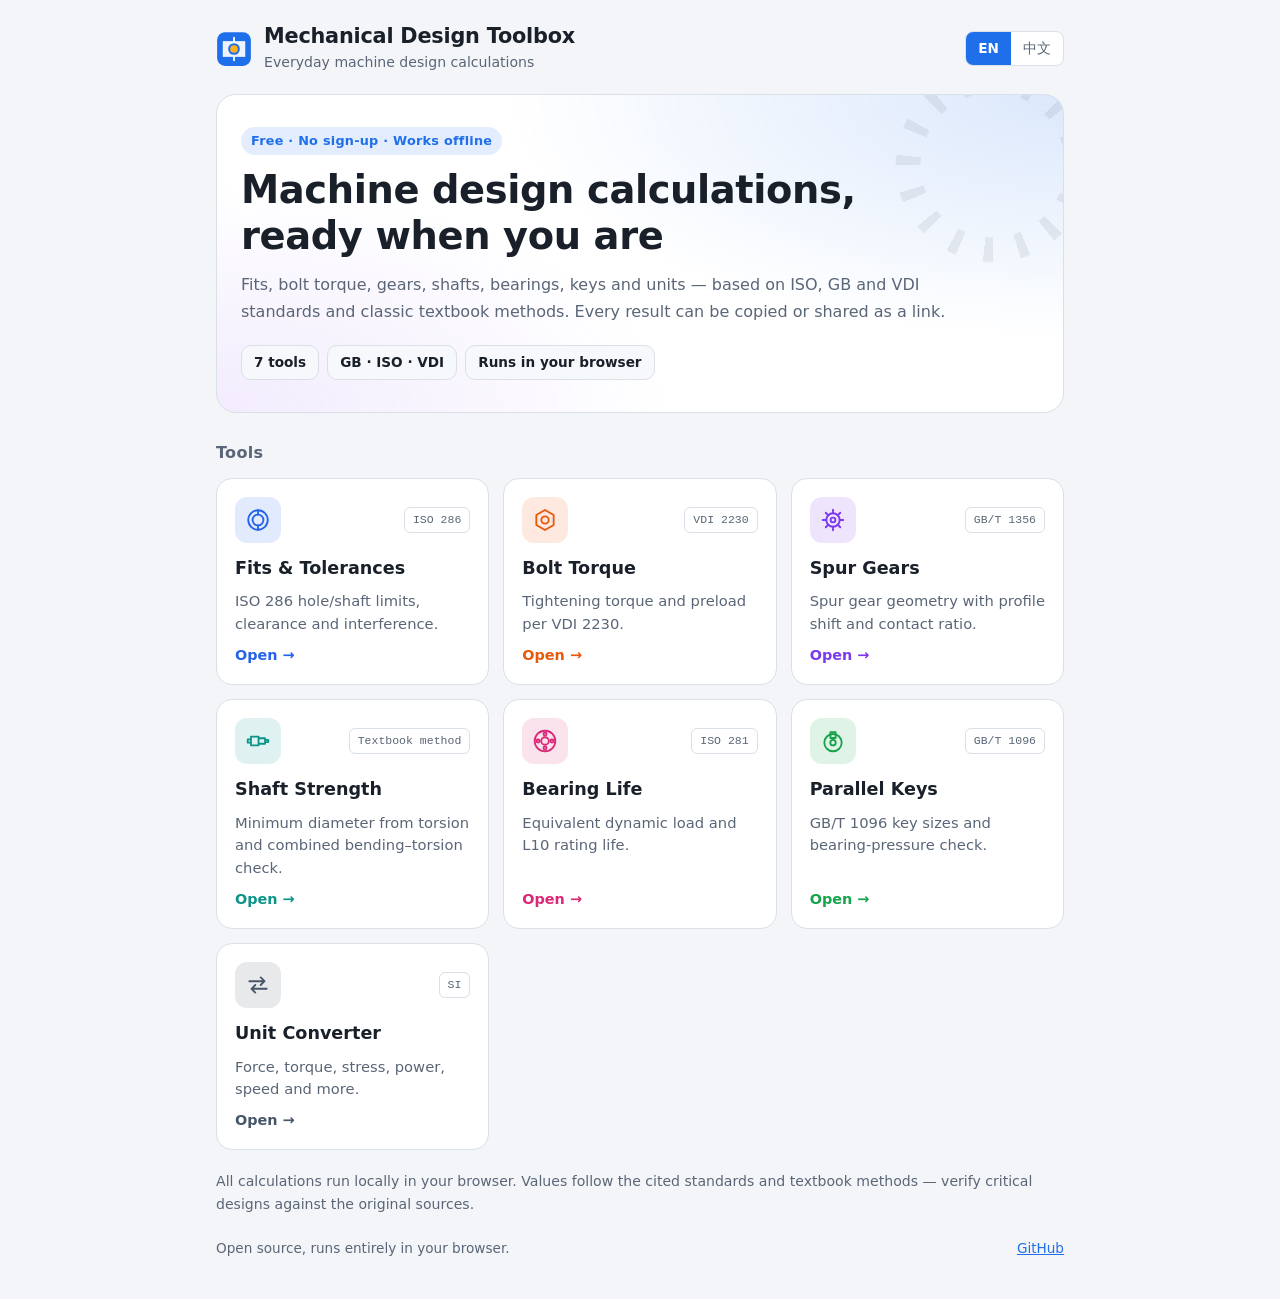
==== commit 289559ab: "Make switching between tools near-instant Prerender same-site links on hover via speculation rules, " ====
--- a/index.html
+++ b/index.html
@@ -5,7 +5,7 @@
 <meta name="viewport" content="width=device-width, initial-scale=1">
 <script>
   // 旧版首页就是公差计算器：带 #d=…&fit=… 的旧分享链接直接跳到新地址
-  if (/(^#|&)(d|fit)=/.test(location.hash)) location.replace('fit.html' + location.hash);
+  if (/(^#|&)(d|fit)=/.test(location.hash)) location.replace('fit' + location.hash);
 </script>
 <title>Mechanical Design Toolbox — Fits, Bolt Torque, Gears, Shafts, Bearings, Keys</title>
 <meta name="description" content="Free mechanical design calculators: ISO 286 fits and tolerances, bolt tightening torque (VDI 2230), spur gear geometry, shaft strength, bearing life, parallel keys and engineering unit conversion.">
@@ -15,7 +15,7 @@
 <meta name="theme-color" content="#f5f7fa" media="(prefers-color-scheme: light)">
 <meta name="theme-color" content="#12161c" media="(prefers-color-scheme: dark)">
 <link rel="icon" href="favicon.svg" type="image/svg+xml">
-<link rel="stylesheet" href="style.css">
+<link rel="stylesheet" href="style.css?v=96fa23a0">
 <script>
   // 中文用户：在首次绘制前先隐藏页面，等脚本把文字换成中文后再显示，避免先闪一下英文
   (function () {
@@ -29,7 +29,8 @@
     }
   })();
 </script>
-<script type="module" src="home.js"></script>
+<link rel="modulepreload" href="site.js?v=bf0267f5">
+<script type="module" blocking="render" src="home.js?v=ae2f2a3a"></script>
 </head>
 <body data-tool="home">
 <div class="wrap">
--- a/style.css
+++ b/style.css
@@ -474,3 +474,12 @@
   .tool-card::after { content: "›"; grid-column: 3; grid-row: 1 / 3; color: var(--muted); font-size: 1.4rem; }
 }
 .note { color: var(--muted); font-size: .88rem; line-height: 1.6; }
+
+/* ---- 跨页面切换动画（View Transitions）：页头和导航保持不动，只让内容淡入淡出 ---- */
+@view-transition { navigation: auto; }
+.top { view-transition-name: site-header; }
+#site-nav { view-transition-name: site-nav; }
+::view-transition-old(root), ::view-transition-new(root) { animation-duration: .16s; }
+@media (prefers-reduced-motion: reduce) {
+  @view-transition { navigation: none; }
+}
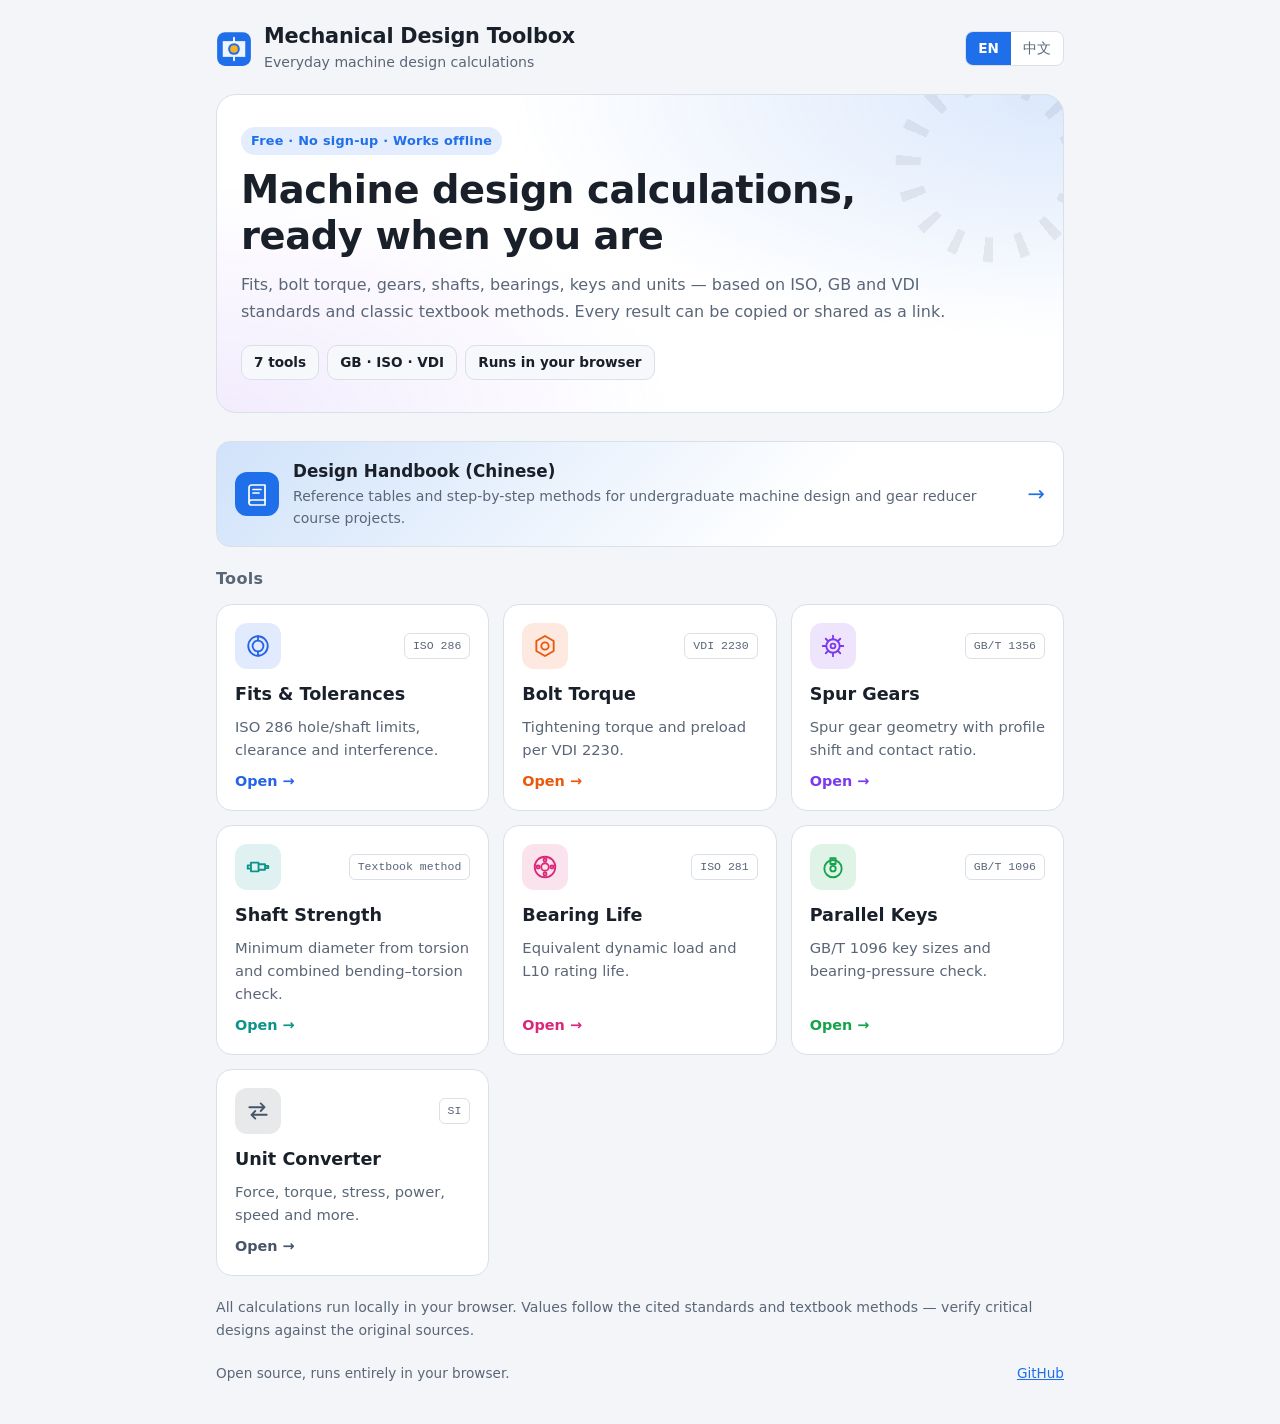
==== commit 0e6db33f: "Add design handbook for undergraduate reducer course design - handbook.html / handbook-app.js / hand" ====
--- a/index.html
+++ b/index.html
@@ -15,7 +15,7 @@
 <meta name="theme-color" content="#f5f7fa" media="(prefers-color-scheme: light)">
 <meta name="theme-color" content="#12161c" media="(prefers-color-scheme: dark)">
 <link rel="icon" href="favicon.svg" type="image/svg+xml">
-<link rel="stylesheet" href="style.css?v=96fa23a0">
+<link rel="stylesheet" href="style.css?v=ecdf4efd">
 <script>
   // 中文用户：在首次绘制前先隐藏页面，等脚本把文字换成中文后再显示，避免先闪一下英文
   (function () {
@@ -29,8 +29,8 @@
     }
   })();
 </script>
-<link rel="modulepreload" href="site.js?v=bf0267f5">
-<script type="module" blocking="render" src="home.js?v=ae2f2a3a"></script>
+<link rel="modulepreload" href="site.js?v=dc76b3df">
+<script type="module" blocking="render" src="home.js?v=2ddd2289"></script>
 </head>
 <body data-tool="home">
 <div class="wrap">
@@ -62,6 +62,16 @@
       </ul>
     </section>
 
+    <a class="hb-banner" href="handbook">
+      <span class="hb-banner-icon" aria-hidden="true">
+        <svg viewBox="0 0 24 24" fill="none" stroke="currentColor" stroke-width="1.7" stroke-linecap="round" stroke-linejoin="round"><path d="M4 5.5A2.5 2.5 0 0 1 6.5 3H20v15H6.5A2.5 2.5 0 0 0 4 20.5z"/><path d="M4 20.5A2.5 2.5 0 0 0 6.5 23H20v-5M8 7.5h8M8 11h6"/></svg>
+      </span>
+      <span class="hb-banner-body">
+        <span class="hb-banner-title" data-i18n="hbTitle">Design Handbook</span>
+        <span class="hb-banner-desc" data-i18n="hbDesc">Reference tables and methods for reducer course design.</span>
+      </span>
+      <span class="hb-banner-go" aria-hidden="true">→</span>
+    </a>
     <h2 class="grid-title" data-i18n="gridTitle">Tools</h2>
     <ul class="tool-grid" id="tool-grid"></ul>
     <p class="note" data-i18n="note">All calculations run locally in your browser. Values follow the cited standards and textbook methods — verify critical designs against the original sources.</p>
--- a/style.css
+++ b/style.css
@@ -420,6 +420,37 @@
   list-style: none; margin: 0 0 20px; padding: 0;
   display: grid; gap: 14px; grid-template-columns: repeat(auto-fill, minmax(250px, 1fr));
 }
+/* 首页的设计手册入口横幅 */
+.hb-banner {
+  display: flex;
+  align-items: center;
+  gap: 14px;
+  margin: 0 0 20px;
+  padding: 16px 18px;
+  border: 1px solid var(--border);
+  border-radius: 14px;
+  background: linear-gradient(135deg, var(--hole-fill), transparent 70%), var(--surface);
+  color: var(--text);
+  text-decoration: none;
+  transition: border-color .15s, transform .15s;
+}
+.hb-banner:hover { border-color: var(--accent); transform: translateY(-1px); }
+.hb-banner-icon {
+  flex: none;
+  display: grid;
+  place-items: center;
+  width: 44px; height: 44px;
+  border-radius: 12px;
+  background: var(--accent);
+  color: var(--accent-text);
+}
+.hb-banner-icon svg { width: 24px; height: 24px; }
+.hb-banner-body { flex: 1; min-width: 0; }
+.hb-banner-title { display: block; font-weight: 700; font-size: 1.05rem; }
+.hb-banner-desc { display: block; color: var(--muted); font-size: .88rem; line-height: 1.55; margin-top: 2px; }
+.hb-banner-go { flex: none; color: var(--accent); font-size: 1.3rem; transition: transform .15s; }
+.hb-banner:hover .hb-banner-go { transform: translateX(4px); }
+
 .tool-card {
   --tc: var(--c);
   position: relative; display: flex; flex-direction: column; gap: 8px; height: 100%;
